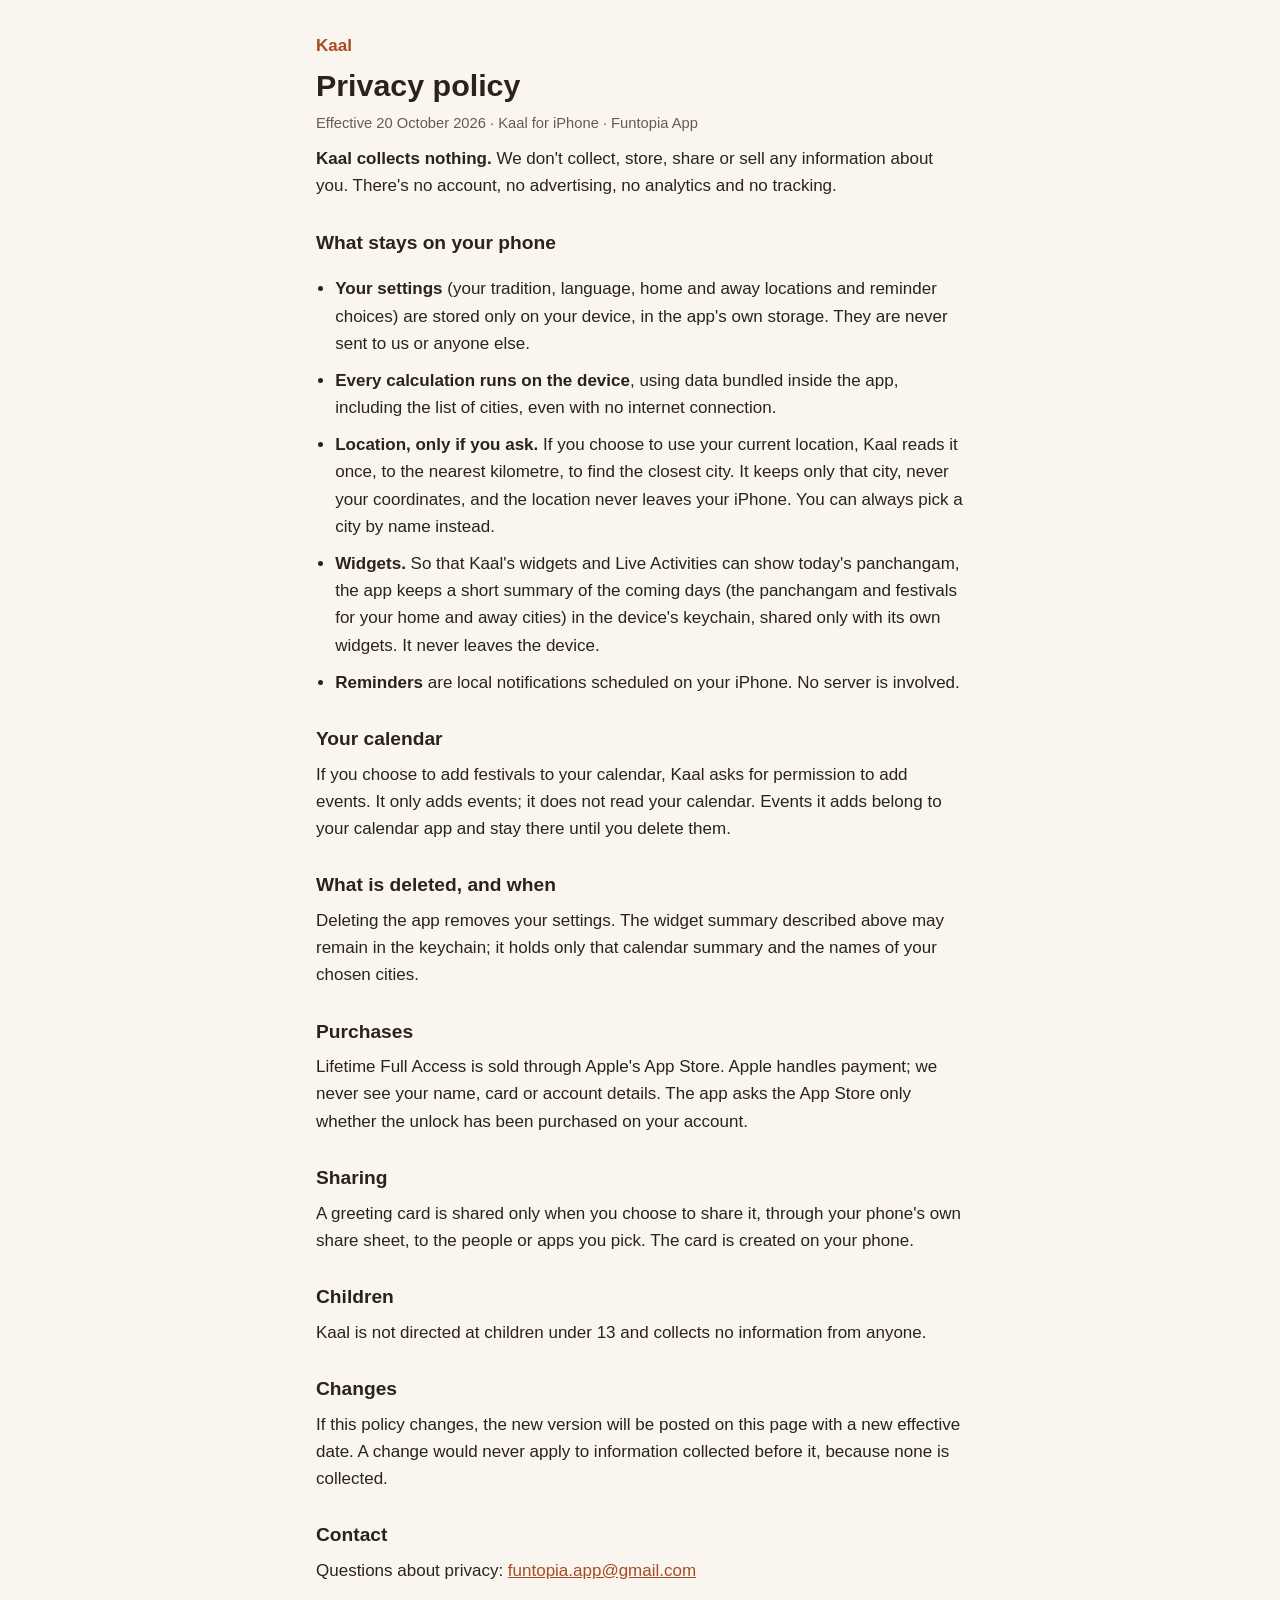
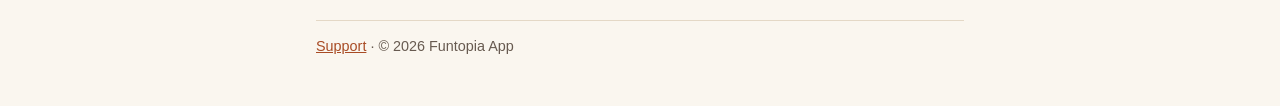
==== privacy.html @ 3900f558 "Kaal support and privacy pages" ====
<!doctype html>
<html lang="en">
<head>
<meta charset="utf-8">
<meta name="viewport" content="width=device-width, initial-scale=1">
<title>Kaal Privacy Policy</title>
<link rel="stylesheet" href="style.css">
</head>
<body>
<main>
<p class="brand"><a href="./">Kaal</a></p>
<h1>Privacy policy</h1>
<p class="muted">Effective 20 October 2026 · Kaal for iPhone · Funtopia App</p>

<p><strong>Kaal collects nothing.</strong> We don't collect, store, share or sell any information about you. There's no account, no advertising, no analytics and no tracking.</p>

<h2>What stays on your phone</h2>
<ul>
  <li><strong>Your settings</strong> (your tradition, language, home and away locations and reminder choices) are stored only on your device, in the app's own storage. They are never sent to us or anyone else.</li>
  <li><strong>Every calculation runs on the device</strong>, using data bundled inside the app, including the list of cities, even with no internet connection.</li>
  <li><strong>Location, only if you ask.</strong> If you choose to use your current location, Kaal reads it once, to the nearest kilometre, to find the closest city. It keeps only that city, never your coordinates, and the location never leaves your iPhone. You can always pick a city by name instead.</li>
  <li><strong>Widgets.</strong> So that Kaal's widgets and Live Activities can show today's panchangam, the app keeps a short summary of the coming days (the panchangam and festivals for your home and away cities) in the device's keychain, shared only with its own widgets. It never leaves the device.</li>
  <li><strong>Reminders</strong> are local notifications scheduled on your iPhone. No server is involved.</li>
</ul>

<h2>Your calendar</h2>
<p>If you choose to add festivals to your calendar, Kaal asks for permission to add events. It only adds events; it does not read your calendar. Events it adds belong to your calendar app and stay there until you delete them.</p>

<h2>What is deleted, and when</h2>
<p>Deleting the app removes your settings. The widget summary described above may remain in the keychain; it holds only that calendar summary and the names of your chosen cities.</p>

<h2>Purchases</h2>
<p>Lifetime Full Access is sold through Apple's App Store. Apple handles payment; we never see your name, card or account details. The app asks the App Store only whether the unlock has been purchased on your account.</p>

<h2>Sharing</h2>
<p>A greeting card is shared only when you choose to share it, through your phone's own share sheet, to the people or apps you pick. The card is created on your phone.</p>

<h2>Children</h2>
<p>Kaal is not directed at children under 13 and collects no information from anyone.</p>

<h2>Changes</h2>
<p>If this policy changes, the new version will be posted on this page with a new effective date. A change would never apply to information collected before it, because none is collected.</p>

<h2>Contact</h2>
<p>Questions about privacy: <a href="mailto:funtopia.app@gmail.com">funtopia.app@gmail.com</a></p>

<footer><a href="./">Support</a> · © 2026 Funtopia App</footer>
</main>
</body>
</html>
---- style.css ----
:root { --bg: #FAF6EF; --text: #2A221D; --muted: #675A50; --accent: #A84B24; --line: #E4D8C6; color-scheme: light dark; }
@media (prefers-color-scheme: dark) {
  :root { --bg: #1E1814; --text: #F2EAE0; --muted: #BFB2A5; --accent: #EFA27E; --line: #3B312A; }
}
* { box-sizing: border-box; }
body { margin: 0; background: var(--bg); color: var(--text); font: 17px/1.6 -apple-system, "Segoe UI", Roboto, "Noto Sans", sans-serif; }
main { max-width: 680px; margin: 0 auto; padding: 32px 16px 48px; }
.brand { font-weight: 750; color: var(--accent); margin: 0 0 8px; }
.brand a { color: inherit; text-decoration: none; }
h1 { font-size: 1.9rem; line-height: 1.2; margin: 0 0 8px; }
h2 { font-size: 1.2rem; margin: 28px 0 6px; }
h3 { font-size: 1rem; margin: 18px 0 2px; }
p, li { margin: 0 0 10px; }
ul { padding-left: 1.2rem; }
a { color: var(--accent); }
.muted { color: var(--muted); font-size: .92rem; }
footer { margin-top: 36px; padding-top: 14px; border-top: 1px solid var(--line); color: var(--muted); font-size: .9rem; }
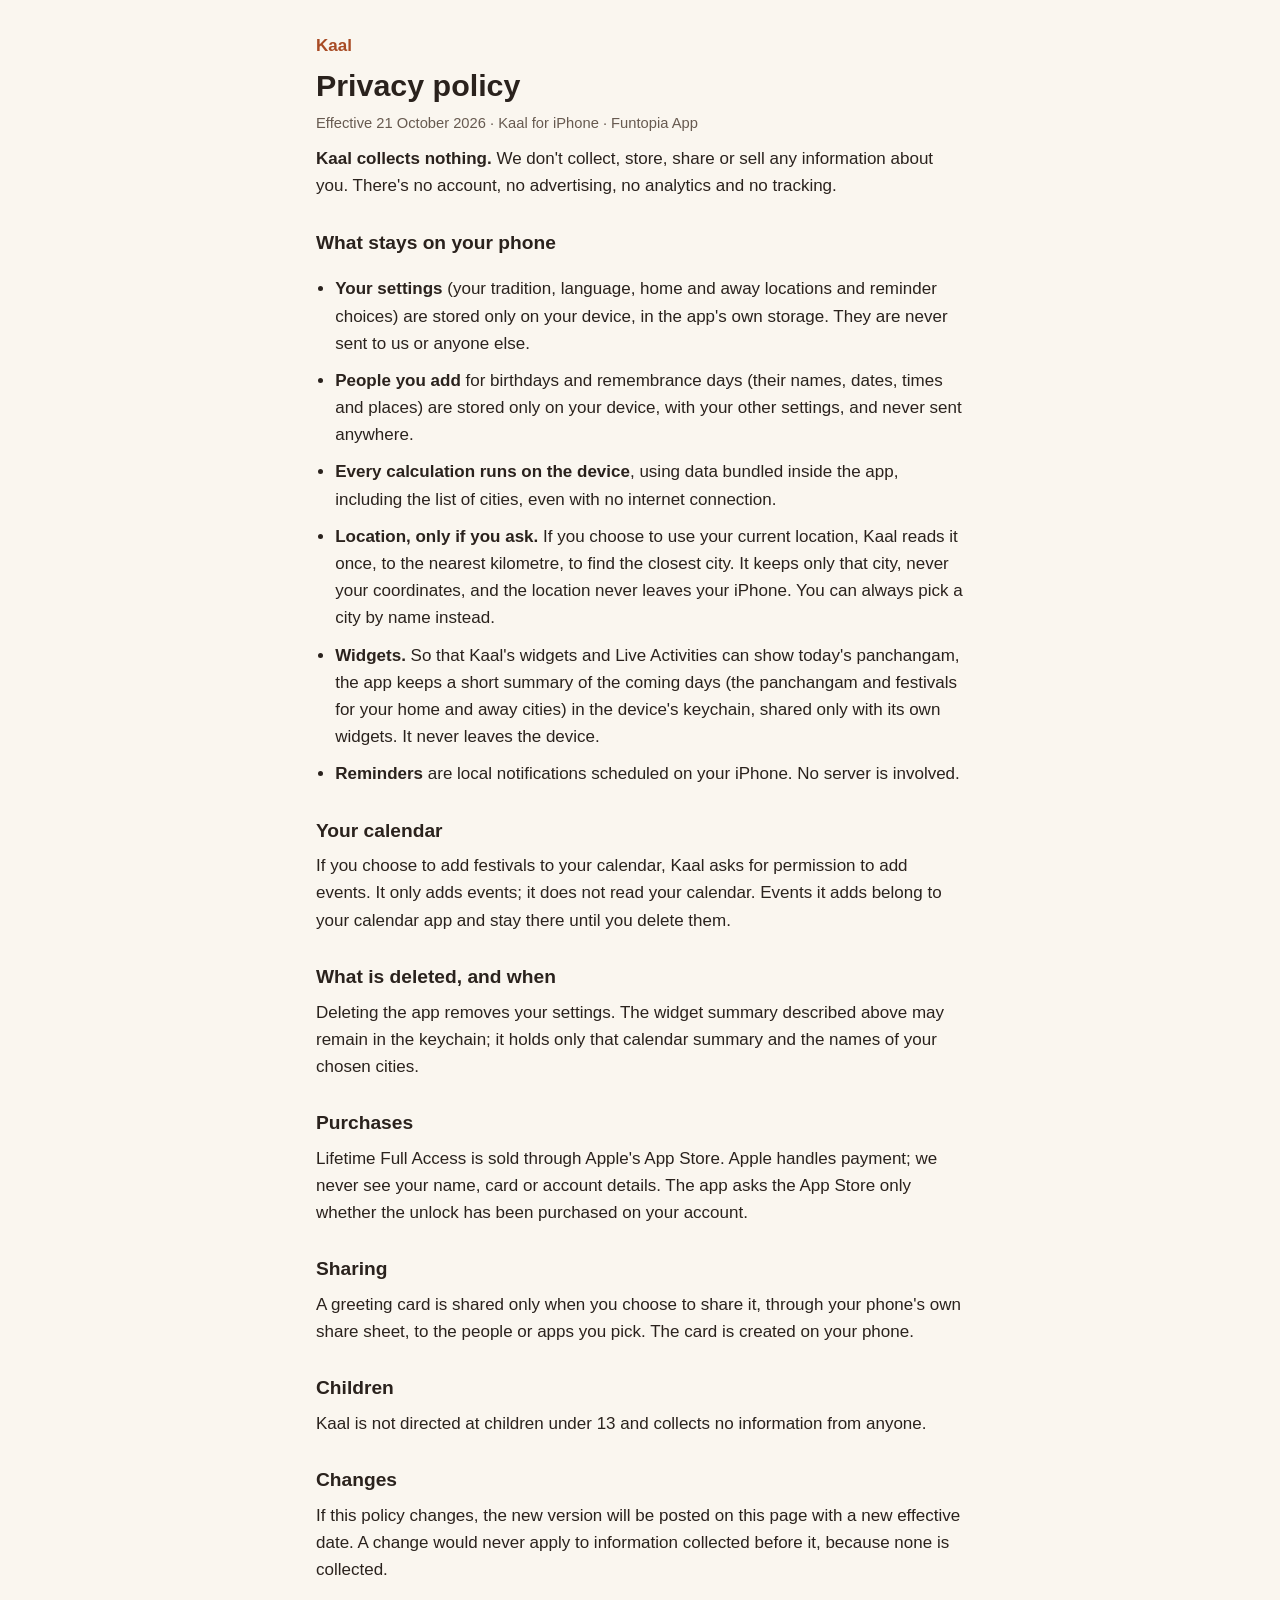
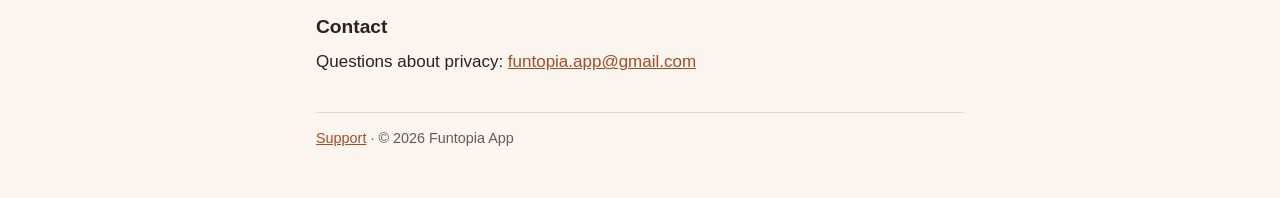
==== commit 130e6032: "Privacy: people added for birthdays and remembrance stay on the device" ====
--- a/privacy.html
+++ b/privacy.html
@@ -10,13 +10,14 @@
 <main>
 <p class="brand"><a href="./">Kaal</a></p>
 <h1>Privacy policy</h1>
-<p class="muted">Effective 20 October 2026 · Kaal for iPhone · Funtopia App</p>
+<p class="muted">Effective 21 October 2026 · Kaal for iPhone · Funtopia App</p>
 
 <p><strong>Kaal collects nothing.</strong> We don't collect, store, share or sell any information about you. There's no account, no advertising, no analytics and no tracking.</p>
 
 <h2>What stays on your phone</h2>
 <ul>
   <li><strong>Your settings</strong> (your tradition, language, home and away locations and reminder choices) are stored only on your device, in the app's own storage. They are never sent to us or anyone else.</li>
+  <li><strong>People you add</strong> for birthdays and remembrance days (their names, dates, times and places) are stored only on your device, with your other settings, and never sent anywhere.</li>
   <li><strong>Every calculation runs on the device</strong>, using data bundled inside the app, including the list of cities, even with no internet connection.</li>
   <li><strong>Location, only if you ask.</strong> If you choose to use your current location, Kaal reads it once, to the nearest kilometre, to find the closest city. It keeps only that city, never your coordinates, and the location never leaves your iPhone. You can always pick a city by name instead.</li>
   <li><strong>Widgets.</strong> So that Kaal's widgets and Live Activities can show today's panchangam, the app keeps a short summary of the coming days (the panchangam and festivals for your home and away cities) in the device's keychain, shared only with its own widgets. It never leaves the device.</li>
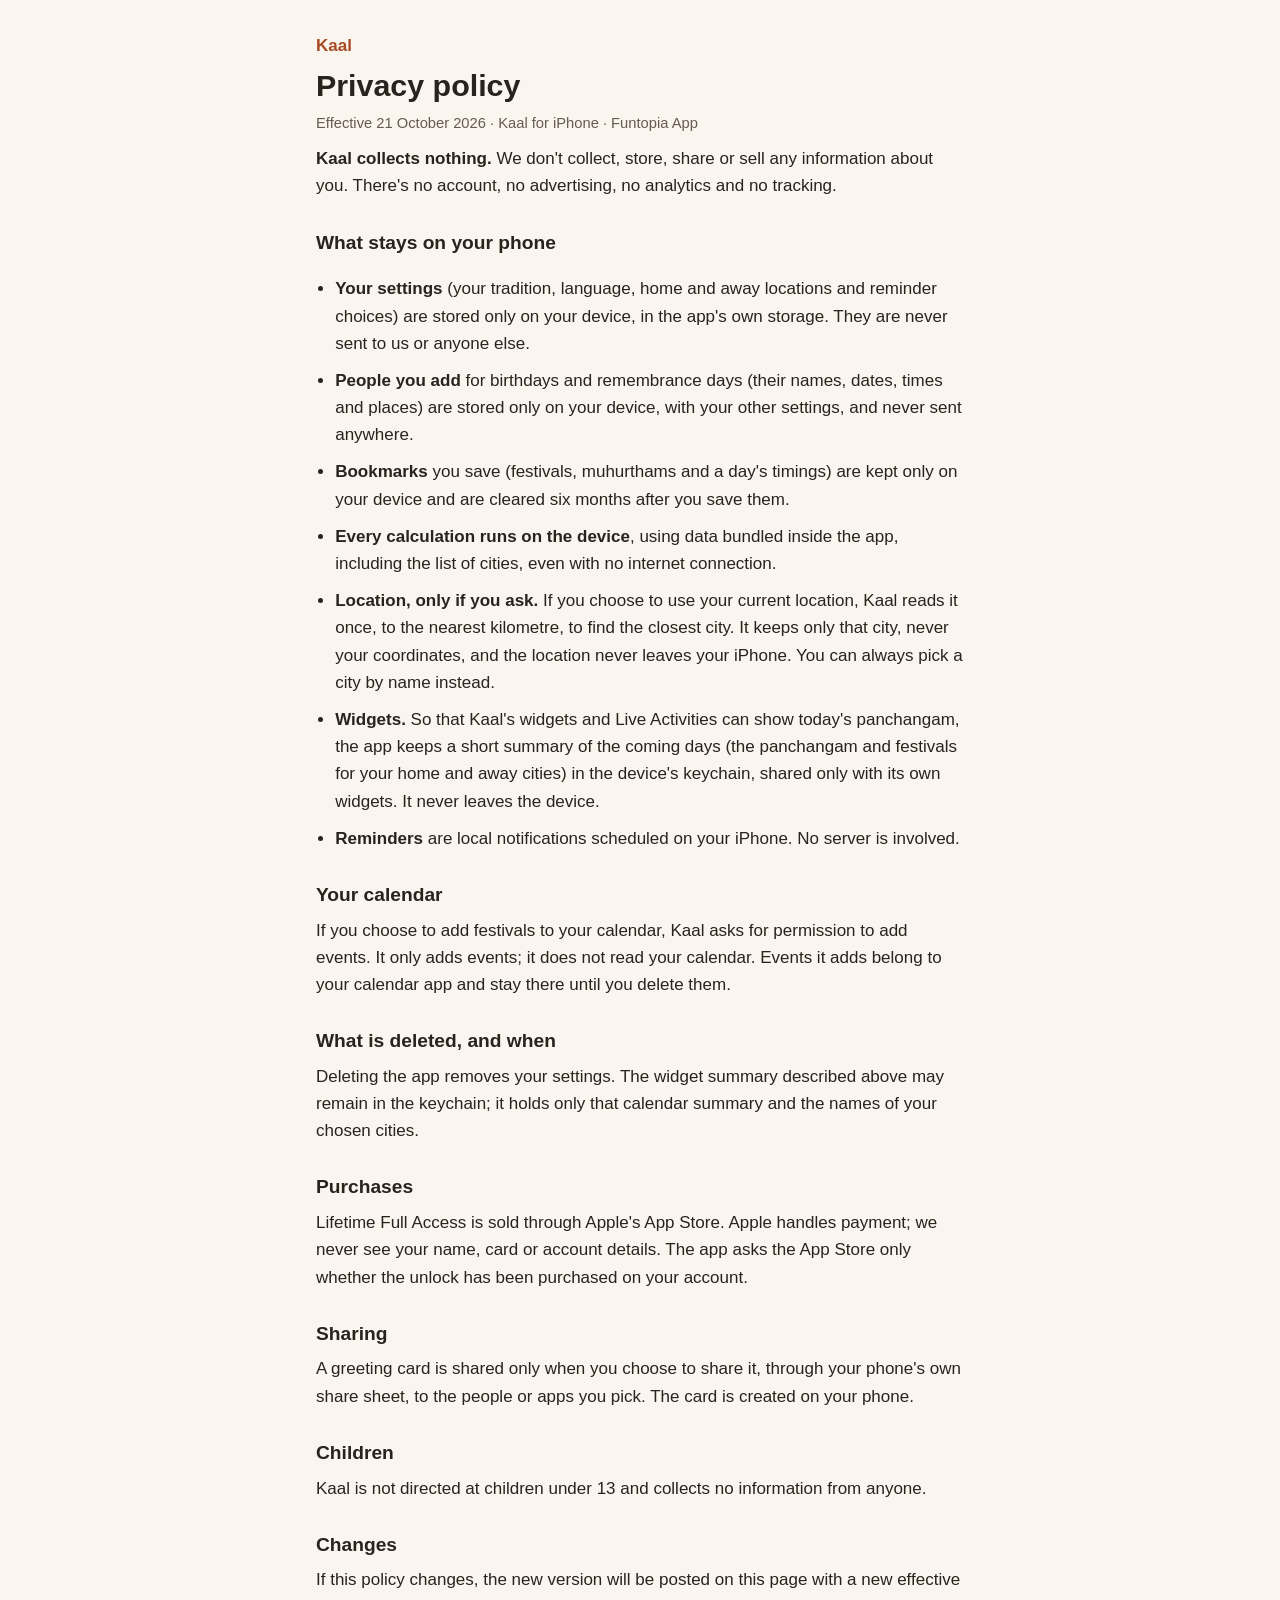
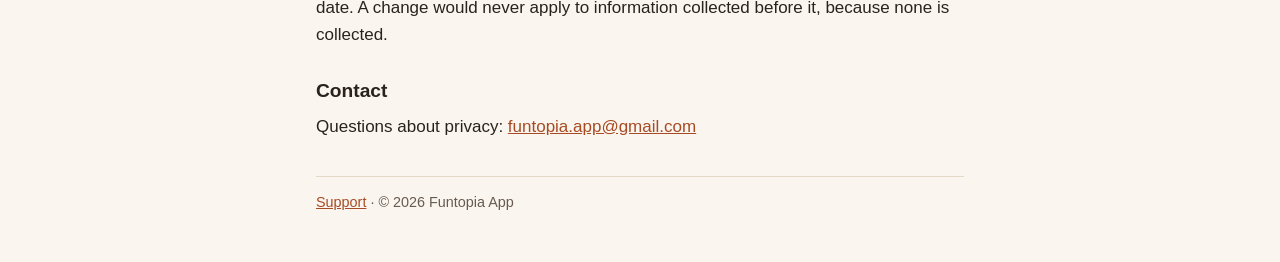
==== commit b5ec96cb: "Bookmarks stay on the device; credits" ====
--- a/privacy.html
+++ b/privacy.html
@@ -18,6 +18,7 @@
 <ul>
   <li><strong>Your settings</strong> (your tradition, language, home and away locations and reminder choices) are stored only on your device, in the app's own storage. They are never sent to us or anyone else.</li>
   <li><strong>People you add</strong> for birthdays and remembrance days (their names, dates, times and places) are stored only on your device, with your other settings, and never sent anywhere.</li>
+  <li><strong>Bookmarks</strong> you save (festivals, muhurthams and a day's timings) are kept only on your device and are cleared six months after you save them.</li>
   <li><strong>Every calculation runs on the device</strong>, using data bundled inside the app, including the list of cities, even with no internet connection.</li>
   <li><strong>Location, only if you ask.</strong> If you choose to use your current location, Kaal reads it once, to the nearest kilometre, to find the closest city. It keeps only that city, never your coordinates, and the location never leaves your iPhone. You can always pick a city by name instead.</li>
   <li><strong>Widgets.</strong> So that Kaal's widgets and Live Activities can show today's panchangam, the app keeps a short summary of the coming days (the panchangam and festivals for your home and away cities) in the device's keychain, shared only with its own widgets. It never leaves the device.</li>
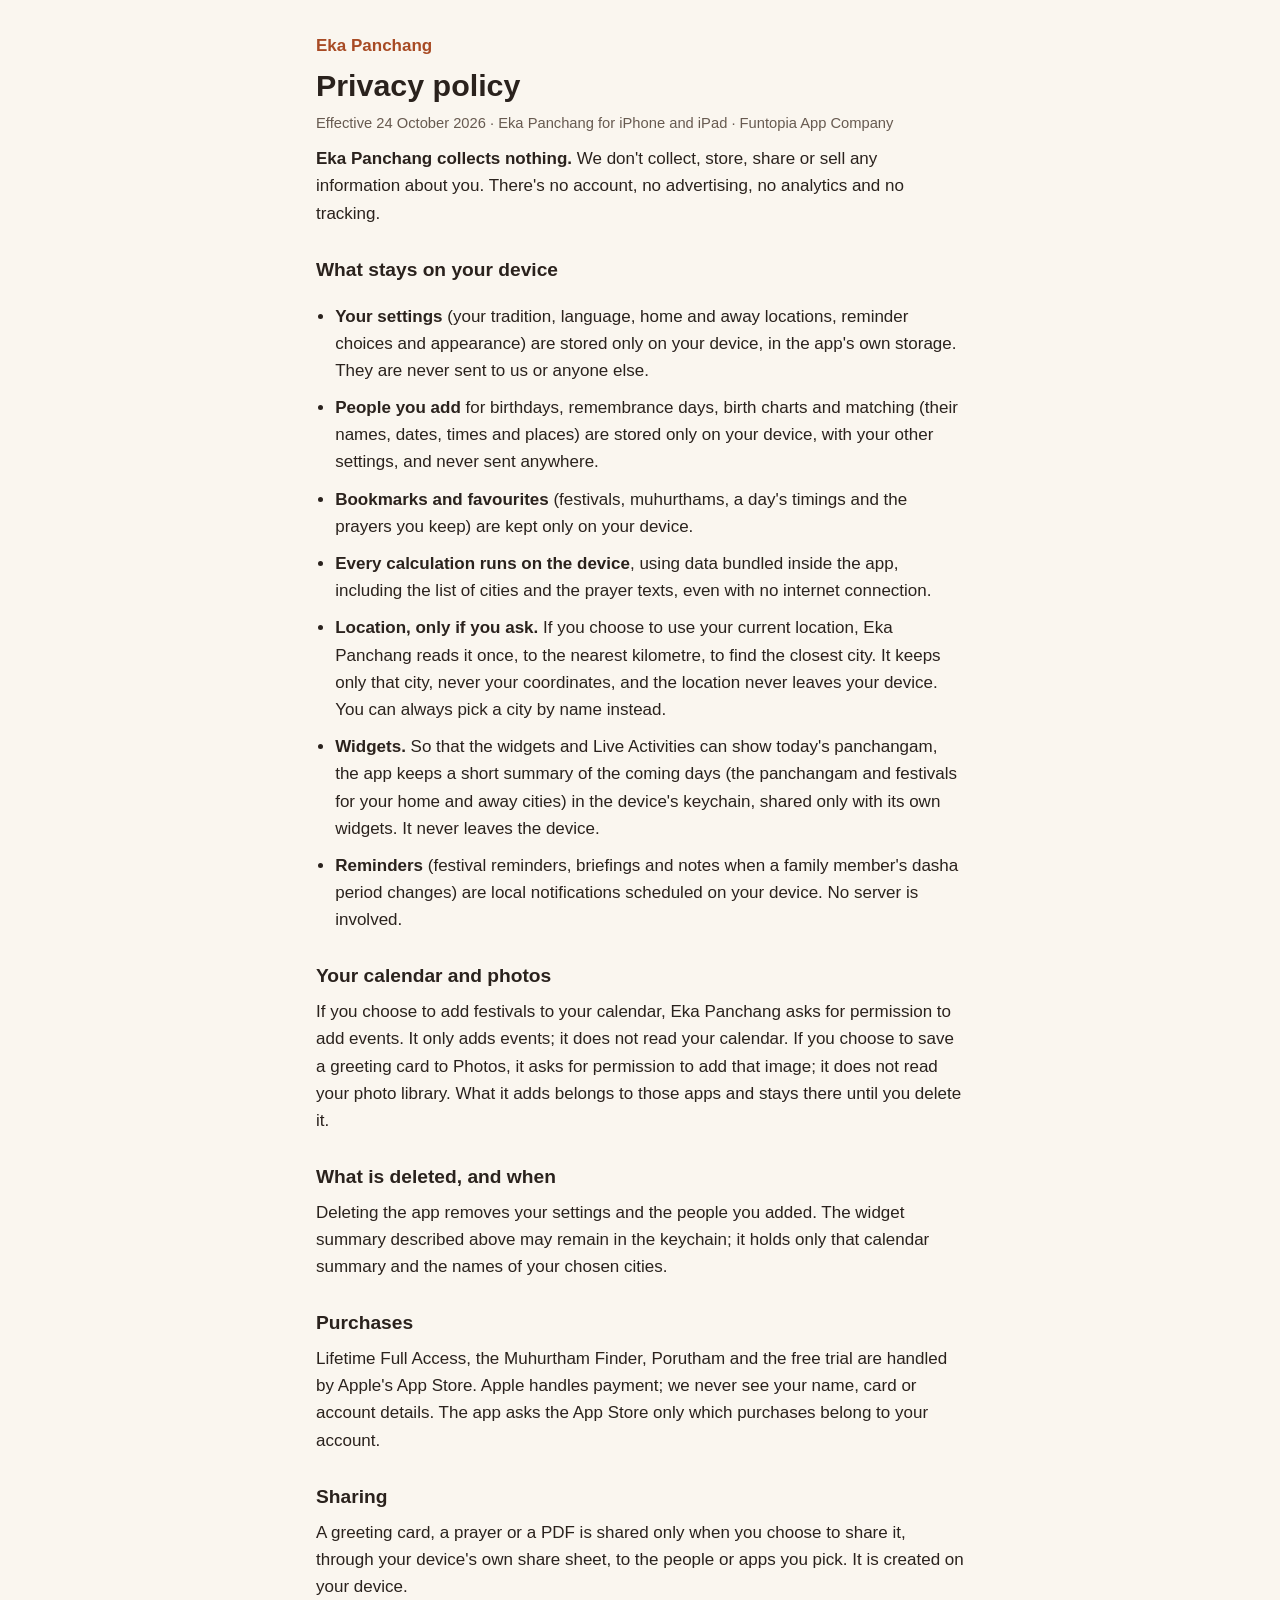
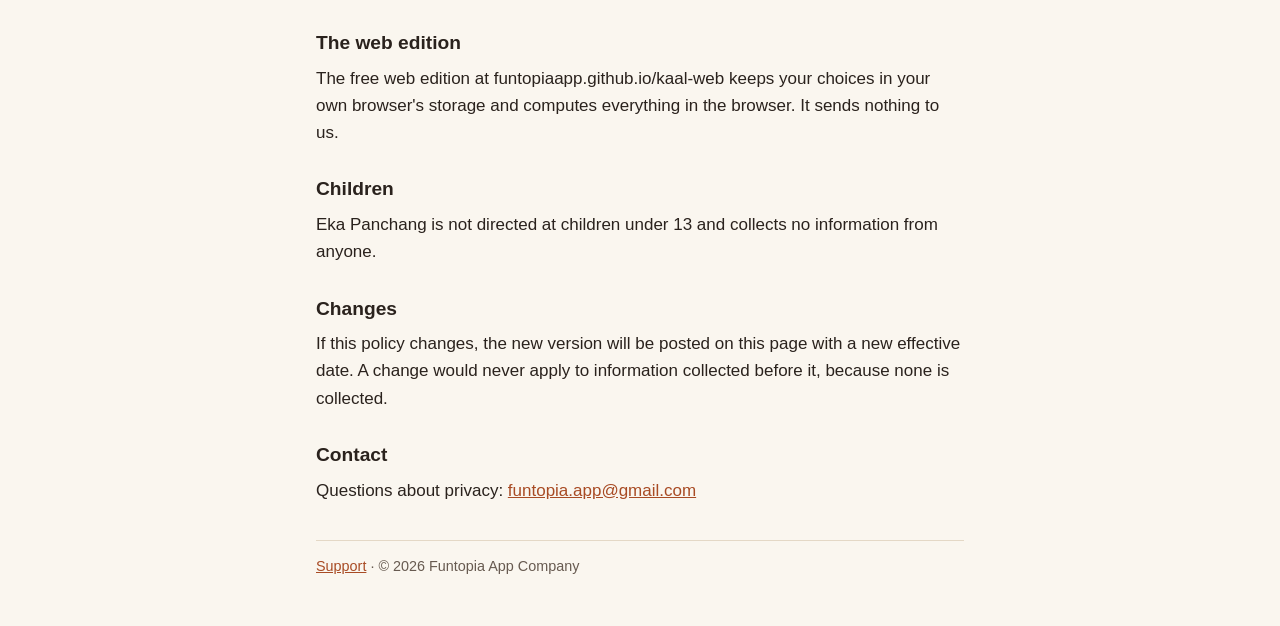
==== commit 5fa116be: "Eka Panchang: support and privacy pages for the renamed app, with the current features, add-ons, Pho" ====
--- a/privacy.html
+++ b/privacy.html
@@ -3,42 +3,45 @@
 <head>
 <meta charset="utf-8">
 <meta name="viewport" content="width=device-width, initial-scale=1">
-<title>Kaal Privacy Policy</title>
+<title>Eka Panchang Privacy Policy</title>
 <link rel="stylesheet" href="style.css">
 </head>
 <body>
 <main>
-<p class="brand"><a href="./">Kaal</a></p>
+<p class="brand"><a href="./">Eka Panchang</a></p>
 <h1>Privacy policy</h1>
-<p class="muted">Effective 21 October 2026 · Kaal for iPhone · Funtopia App</p>
+<p class="muted">Effective 24 October 2026 · Eka Panchang for iPhone and iPad · Funtopia App Company</p>
 
-<p><strong>Kaal collects nothing.</strong> We don't collect, store, share or sell any information about you. There's no account, no advertising, no analytics and no tracking.</p>
+<p><strong>Eka Panchang collects nothing.</strong> We don't collect, store, share or sell any information about you. There's no account, no advertising, no analytics and no tracking.</p>
 
-<h2>What stays on your phone</h2>
+<h2>What stays on your device</h2>
 <ul>
-  <li><strong>Your settings</strong> (your tradition, language, home and away locations and reminder choices) are stored only on your device, in the app's own storage. They are never sent to us or anyone else.</li>
-  <li><strong>People you add</strong> for birthdays and remembrance days (their names, dates, times and places) are stored only on your device, with your other settings, and never sent anywhere.</li>
-  <li><strong>Bookmarks</strong> you save (festivals, muhurthams and a day's timings) are kept only on your device and are cleared six months after you save them.</li>
-  <li><strong>Every calculation runs on the device</strong>, using data bundled inside the app, including the list of cities, even with no internet connection.</li>
-  <li><strong>Location, only if you ask.</strong> If you choose to use your current location, Kaal reads it once, to the nearest kilometre, to find the closest city. It keeps only that city, never your coordinates, and the location never leaves your iPhone. You can always pick a city by name instead.</li>
-  <li><strong>Widgets.</strong> So that Kaal's widgets and Live Activities can show today's panchangam, the app keeps a short summary of the coming days (the panchangam and festivals for your home and away cities) in the device's keychain, shared only with its own widgets. It never leaves the device.</li>
-  <li><strong>Reminders</strong> are local notifications scheduled on your iPhone. No server is involved.</li>
+  <li><strong>Your settings</strong> (your tradition, language, home and away locations, reminder choices and appearance) are stored only on your device, in the app's own storage. They are never sent to us or anyone else.</li>
+  <li><strong>People you add</strong> for birthdays, remembrance days, birth charts and matching (their names, dates, times and places) are stored only on your device, with your other settings, and never sent anywhere.</li>
+  <li><strong>Bookmarks and favourites</strong> (festivals, muhurthams, a day's timings and the prayers you keep) are kept only on your device.</li>
+  <li><strong>Every calculation runs on the device</strong>, using data bundled inside the app, including the list of cities and the prayer texts, even with no internet connection.</li>
+  <li><strong>Location, only if you ask.</strong> If you choose to use your current location, Eka Panchang reads it once, to the nearest kilometre, to find the closest city. It keeps only that city, never your coordinates, and the location never leaves your device. You can always pick a city by name instead.</li>
+  <li><strong>Widgets.</strong> So that the widgets and Live Activities can show today's panchangam, the app keeps a short summary of the coming days (the panchangam and festivals for your home and away cities) in the device's keychain, shared only with its own widgets. It never leaves the device.</li>
+  <li><strong>Reminders</strong> (festival reminders, briefings and notes when a family member's dasha period changes) are local notifications scheduled on your device. No server is involved.</li>
 </ul>
 
-<h2>Your calendar</h2>
-<p>If you choose to add festivals to your calendar, Kaal asks for permission to add events. It only adds events; it does not read your calendar. Events it adds belong to your calendar app and stay there until you delete them.</p>
+<h2>Your calendar and photos</h2>
+<p>If you choose to add festivals to your calendar, Eka Panchang asks for permission to add events. It only adds events; it does not read your calendar. If you choose to save a greeting card to Photos, it asks for permission to add that image; it does not read your photo library. What it adds belongs to those apps and stays there until you delete it.</p>
 
 <h2>What is deleted, and when</h2>
-<p>Deleting the app removes your settings. The widget summary described above may remain in the keychain; it holds only that calendar summary and the names of your chosen cities.</p>
+<p>Deleting the app removes your settings and the people you added. The widget summary described above may remain in the keychain; it holds only that calendar summary and the names of your chosen cities.</p>
 
 <h2>Purchases</h2>
-<p>Lifetime Full Access is sold through Apple's App Store. Apple handles payment; we never see your name, card or account details. The app asks the App Store only whether the unlock has been purchased on your account.</p>
+<p>Lifetime Full Access, the Muhurtham Finder, Porutham and the free trial are handled by Apple's App Store. Apple handles payment; we never see your name, card or account details. The app asks the App Store only which purchases belong to your account.</p>
 
 <h2>Sharing</h2>
-<p>A greeting card is shared only when you choose to share it, through your phone's own share sheet, to the people or apps you pick. The card is created on your phone.</p>
+<p>A greeting card, a prayer or a PDF is shared only when you choose to share it, through your device's own share sheet, to the people or apps you pick. It is created on your device.</p>
+
+<h2>The web edition</h2>
+<p>The free web edition at funtopiaapp.github.io/kaal-web keeps your choices in your own browser's storage and computes everything in the browser. It sends nothing to us.</p>
 
 <h2>Children</h2>
-<p>Kaal is not directed at children under 13 and collects no information from anyone.</p>
+<p>Eka Panchang is not directed at children under 13 and collects no information from anyone.</p>
 
 <h2>Changes</h2>
 <p>If this policy changes, the new version will be posted on this page with a new effective date. A change would never apply to information collected before it, because none is collected.</p>
@@ -46,7 +49,7 @@
 <h2>Contact</h2>
 <p>Questions about privacy: <a href="mailto:funtopia.app@gmail.com">funtopia.app@gmail.com</a></p>
 
-<footer><a href="./">Support</a> · © 2026 Funtopia App</footer>
+<footer><a href="./">Support</a> · © 2026 Funtopia App Company</footer>
 </main>
 </body>
 </html>
